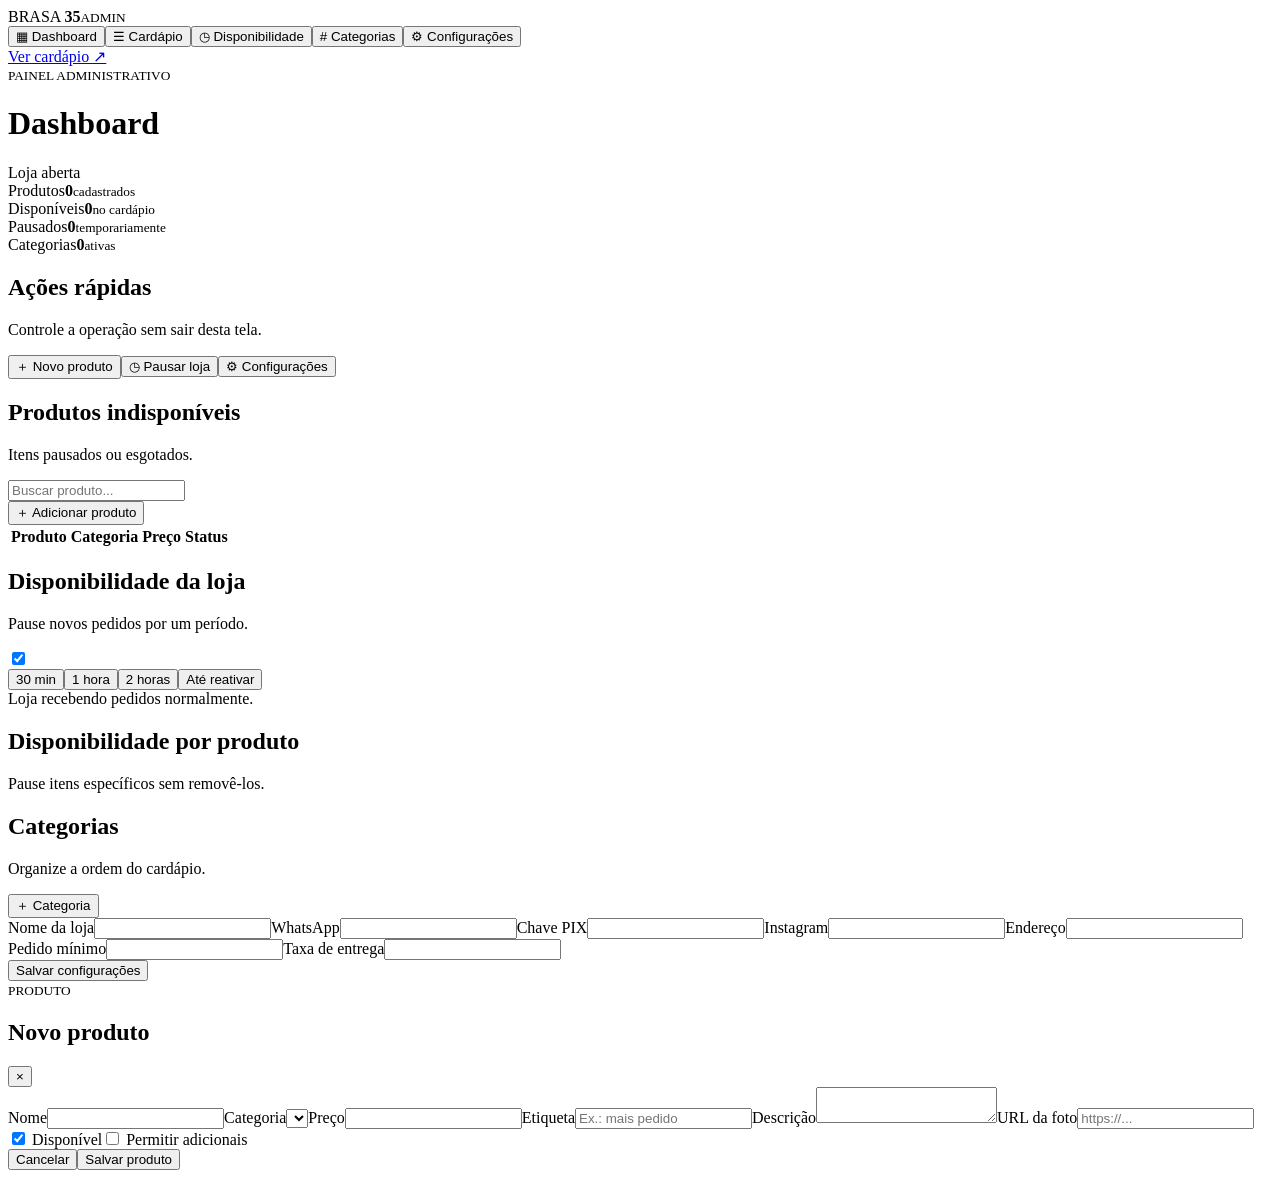
==== admin/index.html @ 9afeb7ba "Adiciona admin/index.html do painel administrativo" ====
<!doctype html><html lang="pt-BR"><head><meta charset="utf-8"><meta name="viewport" content="width=device-width,initial-scale=1"><title>BRASA 35 • Painel</title><link rel="preconnect" href="https://fonts.googleapis.com"><link href="https://fonts.googleapis.com/css2?family=Inter:wght@400;600;700;800&family=Bebas+Neue&display=swap" rel="stylesheet"><link rel="stylesheet" href="admin.css"></head><body>
<aside class="sidebar"><div class="logo">BRASA <b>35</b><small>ADMIN</small></div><nav>
<button class="nav active" data-page="dashboard">▦ <span>Dashboard</span></button><button class="nav" data-page="products">☰ <span>Cardápio</span></button><button class="nav" data-page="availability">◷ <span>Disponibilidade</span></button><button class="nav" data-page="categories"># <span>Categorias</span></button><button class="nav" data-page="settings">⚙ <span>Configurações</span></button></nav><a class="view-site" href="../" target="_blank">Ver cardápio ↗</a></aside>
<main><header><div><small>PAINEL ADMINISTRATIVO</small><h1 id="pageTitle">Dashboard</h1></div><div class="status"><i></i> Loja aberta</div></header>
<section id="dashboard" class="page active"><div class="cards"><article><span>Produtos</span><strong id="statProducts">0</strong><small>cadastrados</small></article><article><span>Disponíveis</span><strong id="statAvailable">0</strong><small>no cardápio</small></article><article><span>Pausados</span><strong id="statPaused">0</strong><small>temporariamente</small></article><article><span>Categorias</span><strong id="statCategories">0</strong><small>ativas</small></article></div><div class="panel"><div class="panel-head"><div><h2>Ações rápidas</h2><p>Controle a operação sem sair desta tela.</p></div></div><div class="quick"><button onclick="go('products');openProduct()">＋ Novo produto</button><button onclick="go('availability')">◷ Pausar loja</button><button onclick="go('settings')">⚙ Configurações</button></div></div><div class="panel"><div class="panel-head"><div><h2>Produtos indisponíveis</h2><p>Itens pausados ou esgotados.</p></div></div><div id="pausedList" class="list"></div></div></section>
<section id="products" class="page"><div class="toolbar"><div class="search"><input id="productSearch" placeholder="Buscar produto..."></div><button class="primary" onclick="openProduct()">＋ Adicionar produto</button></div><div class="panel table-wrap"><table><thead><tr><th>Produto</th><th>Categoria</th><th>Preço</th><th>Status</th><th></th></tr></thead><tbody id="productRows"></tbody></table></div></section>
<section id="availability" class="page"><div class="panel"><div class="panel-head"><div><h2>Disponibilidade da loja</h2><p>Pause novos pedidos por um período.</p></div><label class="switch"><input id="storeOpen" type="checkbox" checked><span></span></label></div><div class="pause-grid"><button data-min="30">30 min</button><button data-min="60">1 hora</button><button data-min="120">2 horas</button><button data-min="-1">Até reativar</button></div><div id="storePauseInfo" class="notice">Loja recebendo pedidos normalmente.</div></div><div class="panel"><div class="panel-head"><div><h2>Disponibilidade por produto</h2><p>Pause itens específicos sem removê-los.</p></div></div><div id="availabilityList" class="list"></div></div></section>
<section id="categories" class="page"><div class="panel"><div class="panel-head"><div><h2>Categorias</h2><p>Organize a ordem do cardápio.</p></div><button class="primary small" id="addCategory">＋ Categoria</button></div><div id="categoryList" class="list"></div></div></section>
<section id="settings" class="page"><div class="panel form-grid"><label>Nome da loja<input id="setName"></label><label>WhatsApp<input id="setWhatsapp"></label><label>Chave PIX<input id="setPix"></label><label>Instagram<input id="setInstagram"></label><label class="wide">Endereço<input id="setAddress"></label><label>Pedido mínimo<input id="setMinimum" type="number" step=".01"></label><label>Taxa de entrega<input id="setDelivery" type="number" step=".01"></label><div class="wide"><button class="primary" id="saveSettings">Salvar configurações</button></div></div></section>
</main>
<div class="backdrop hidden" id="backdrop"></div><div class="modal hidden" id="productModal"><div class="modal-head"><div><small>PRODUTO</small><h2 id="formTitle">Novo produto</h2></div><button class="x" onclick="closeProduct()">×</button></div><form id="productForm"><input type="hidden" id="pId"><div class="form-grid"><label>Nome<input id="pName" required></label><label>Categoria<select id="pCategory"></select></label><label>Preço<input id="pPrice" type="number" min="0" step=".01" required></label><label>Etiqueta<input id="pTag" placeholder="Ex.: mais pedido"></label><label class="wide">Descrição<textarea id="pDescription"></textarea></label><label class="wide">URL da foto<input id="pImage" placeholder="https://..."></label><label class="check"><input id="pAvailable" type="checkbox" checked> Disponível</label><label class="check"><input id="pExtras" type="checkbox"> Permitir adicionais</label></div><div class="modal-actions"><button type="button" class="ghost" onclick="closeProduct()">Cancelar</button><button class="primary">Salvar produto</button></div></form></div>
<div id="toast"></div><script src="../config.js"></script><script src="admin.js"></script></body></html>
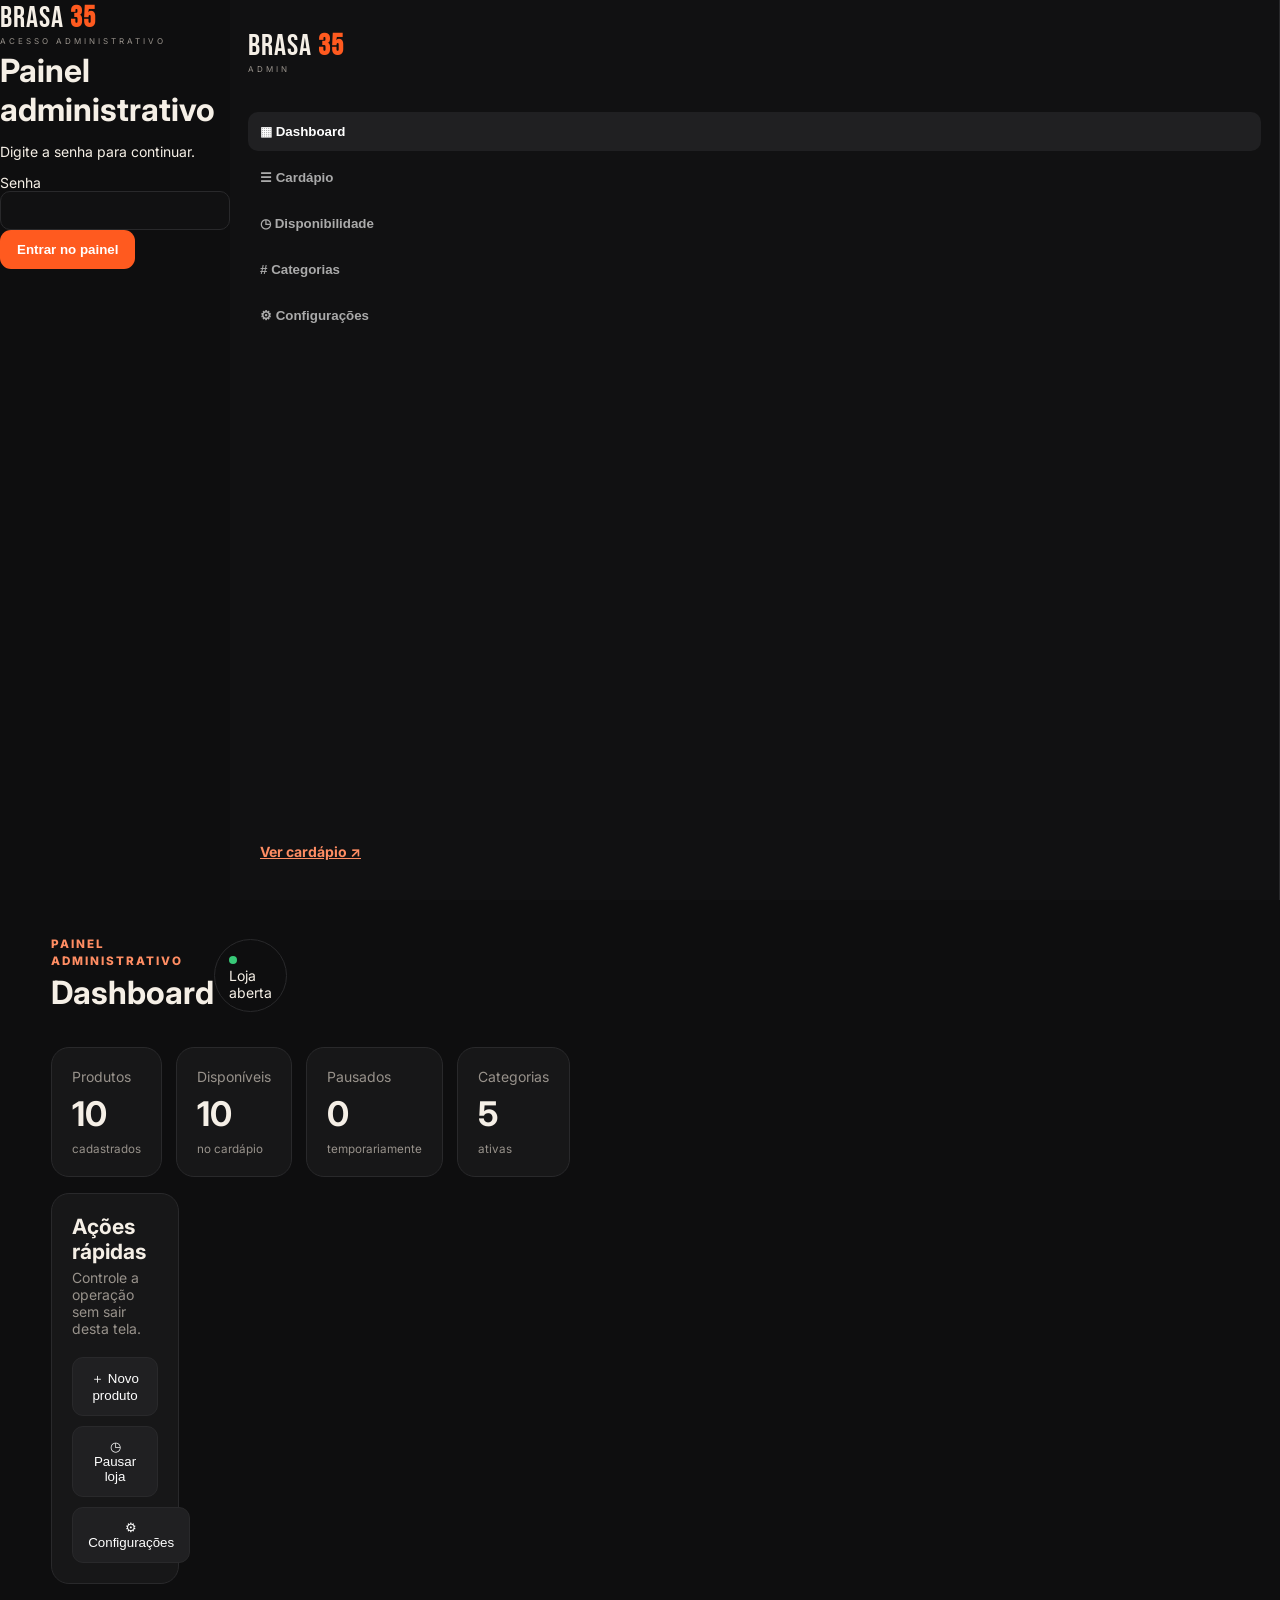
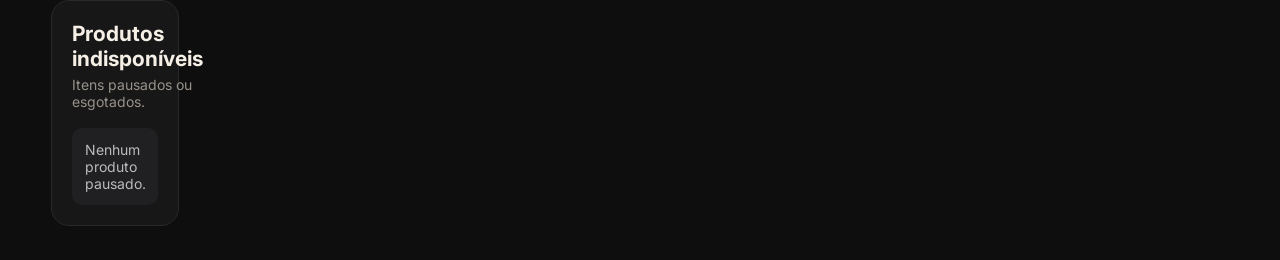
==== commit 343c4c44: "Adiciona tela de acesso ao painel administrativo" ====
--- a/admin/index.html
+++ b/admin/index.html
@@ -1,4 +1,4 @@
-<!doctype html><html lang="pt-BR"><head><meta charset="utf-8"><meta name="viewport" content="width=device-width,initial-scale=1"><title>BRASA 35 • Painel</title><link rel="preconnect" href="https://fonts.googleapis.com"><link href="https://fonts.googleapis.com/css2?family=Inter:wght@400;600;700;800&family=Bebas+Neue&display=swap" rel="stylesheet"><link rel="stylesheet" href="admin.css"></head><body>
+<!doctype html><html lang="pt-BR"><head><meta charset="utf-8"><meta name="viewport" content="width=device-width,initial-scale=1"><title>BRASA 35 • Painel</title><link rel="preconnect" href="https://fonts.googleapis.com"><link href="https://fonts.googleapis.com/css2?family=Inter:wght@400;600;700;800&family=Bebas+Neue&display=swap" rel="stylesheet"><link rel="stylesheet" href="admin.css"></head><body class="locked"><div id="loginGate" class="login-gate"><form id="loginForm" class="login-card"><div class="logo">BRASA <b>35</b><small>ACESSO ADMINISTRATIVO</small></div><h1>Painel administrativo</h1><p>Digite a senha para continuar.</p><label>Senha<input id="adminPassword" type="password" autocomplete="current-password" required autofocus></label><div id="loginError" class="login-error"></div><button class="primary" type="submit">Entrar no painel</button></form></div>
 <aside class="sidebar"><div class="logo">BRASA <b>35</b><small>ADMIN</small></div><nav>
 <button class="nav active" data-page="dashboard">▦ <span>Dashboard</span></button><button class="nav" data-page="products">☰ <span>Cardápio</span></button><button class="nav" data-page="availability">◷ <span>Disponibilidade</span></button><button class="nav" data-page="categories"># <span>Categorias</span></button><button class="nav" data-page="settings">⚙ <span>Configurações</span></button></nav><a class="view-site" href="../" target="_blank">Ver cardápio ↗</a></aside>
 <main><header><div><small>PAINEL ADMINISTRATIVO</small><h1 id="pageTitle">Dashboard</h1></div><div class="status"><i></i> Loja aberta</div></header>
--- a/admin/admin.css
+++ b/admin/admin.css
@@ -0,0 +1 @@
+:root{--bg:#0e0e0f;--panel:#171718;--line:#29292b;--text:#f5efe6;--muted:#98928b;--orange:#ff5a1f}*{box-sizing:border-box}body{margin:0;background:var(--bg);color:var(--text);font:14px Inter,sans-serif;display:grid;grid-template-columns:230px 1fr;min-height:100vh}.sidebar{position:sticky;top:0;height:100vh;padding:28px 18px;border-right:1px solid var(--line);display:flex;flex-direction:column;background:#111112}.logo{font:30px "Bebas Neue";letter-spacing:1px}.logo b{color:var(--orange)}.logo small{display:block;font:8px Inter;letter-spacing:3px;color:var(--muted)}nav{margin-top:38px;display:grid;gap:7px}.nav{border:0;background:transparent;color:#aaa;padding:12px;border-radius:10px;text-align:left;font-weight:700}.nav.active,.nav:hover{background:#202022;color:#fff}.view-site{margin-top:auto;color:#ff8d63;font-weight:700;padding:12px}main{padding:34px 4vw;max-width:1500px;width:100%}header{display:flex;justify-content:space-between;align-items:center;margin-bottom:30px}header small,.modal small{color:#ff8d63;font-weight:800;letter-spacing:2px}h1{margin:5px 0;font-size:32px}.status{padding:10px 14px;border:1px solid var(--line);border-radius:99px}.status i{display:inline-block;width:8px;height:8px;background:#38c978;border-radius:50%;margin-right:7px}.page{display:none}.page.active{display:block}.cards{display:grid;grid-template-columns:repeat(4,1fr);gap:14px}.cards article,.panel{background:var(--panel);border:1px solid var(--line);border-radius:18px;padding:20px}.cards span,.cards small{color:var(--muted);display:block}.cards strong{font-size:34px;display:block;margin:8px 0}.panel{margin-top:16px}.panel-head,.toolbar{display:flex;justify-content:space-between;align-items:center;gap:15px}.panel h2{margin:0 0 5px}.panel p{margin:0;color:var(--muted)}.quick,.pause-grid{display:flex;gap:10px;flex-wrap:wrap;margin-top:20px}.quick button,.pause-grid button,.ghost{background:#202022;color:#fff;border:1px solid var(--line);border-radius:11px;padding:12px 15px}.primary{background:var(--orange);color:#fff;border:0;border-radius:11px;padding:12px 17px;font-weight:800}.small{padding:9px 13px}.toolbar{margin-bottom:14px}.search input,input,select,textarea{background:#111112;color:#fff;border:1px solid var(--line);border-radius:10px;padding:11px 12px;outline:none;width:100%}.search{width:min(360px,100%)}textarea{min-height:90px;resize:vertical}table{width:100%;border-collapse:collapse}th,td{text-align:left;padding:14px 10px;border-bottom:1px solid var(--line)}th{color:var(--muted);font-size:11px;text-transform:uppercase}.product-cell{display:flex;align-items:center;gap:10px}.thumb{width:48px;height:48px;border-radius:10px;object-fit:cover;background:#252527}.pill{padding:6px 9px;border-radius:99px;font-size:11px;font-weight:800}.pill.on{background:#183b2c;color:#66dda1}.pill.off{background:#40241d;color:#ff8d63}.actions button{background:none;border:0;color:#ddd;padding:7px}.list{margin-top:12px}.list-row{display:flex;align-items:center;justify-content:space-between;gap:12px;padding:13px 0;border-bottom:1px solid var(--line)}.list-row small{color:var(--muted)}.switch input{display:none}.switch span{display:block;width:48px;height:27px;border-radius:99px;background:#444;position:relative}.switch span:after{content:"";position:absolute;width:21px;height:21px;background:white;border-radius:50%;top:3px;left:3px;transition:.2s}.switch input:checked+span{background:#38c978}.switch input:checked+span:after{left:24px}.notice{margin-top:18px;padding:13px;border-radius:10px;background:#202022;color:#bbb}.form-grid{display:grid;grid-template-columns:1fr 1fr;gap:15px}.form-grid label{display:grid;gap:7px;color:#bbb;font-weight:600}.form-grid .wide{grid-column:1/-1}.check{display:flex!important;align-items:center;gap:8px!important}.check input{width:auto}.backdrop{position:fixed;inset:0;background:#000a;z-index:10}.modal{position:fixed;z-index:11;left:50%;top:50%;transform:translate(-50%,-50%);width:min(650px,calc(100% - 24px));max-height:90vh;overflow:auto;background:#171718;border:1px solid var(--line);border-radius:20px;padding:24px}.hidden{display:none!important}.modal-head{display:flex;justify-content:space-between}.modal-head h2{margin:5px 0 20px}.x{background:none;border:0;color:white;font-size:28px}.modal-actions{display:flex;justify-content:flex-end;gap:10px;margin-top:20px}#toast{position:fixed;right:20px;bottom:20px;background:#f5efe6;color:#111;padding:12px 16px;border-radius:10px;font-weight:700;opacity:0;transform:translateY(10px);transition:.2s;pointer-events:none}#toast.show{opacity:1;transform:none}@media(max-width:850px){body{grid-template-columns:70px 1fr}.sidebar{padding:20px 10px}.logo{font-size:21px}.logo small,.nav span,.view-site{display:none}.nav{text-align:center;font-size:18px}.cards{grid-template-columns:1fr 1fr}main{padding:24px 14px}.form-grid{grid-template-columns:1fr}.form-grid .wide{grid-column:auto}.table-wrap{overflow:auto}}
